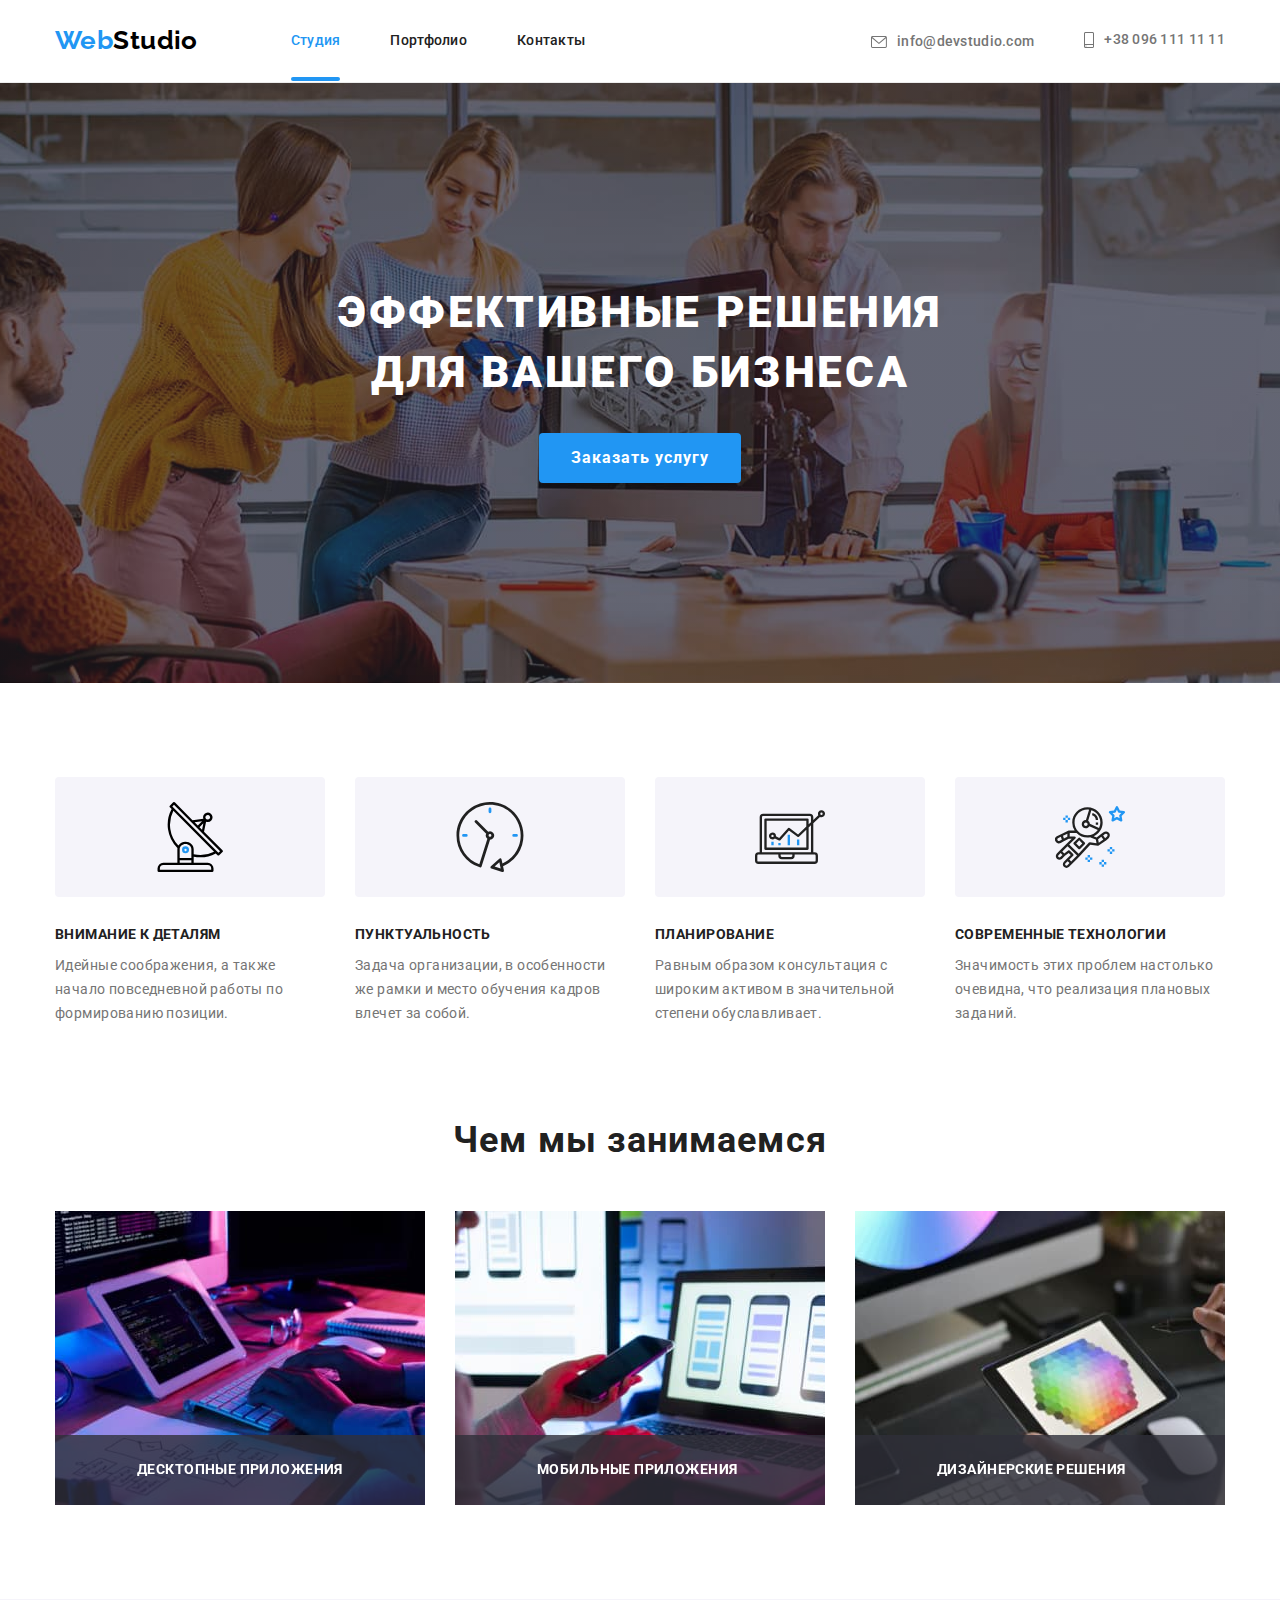
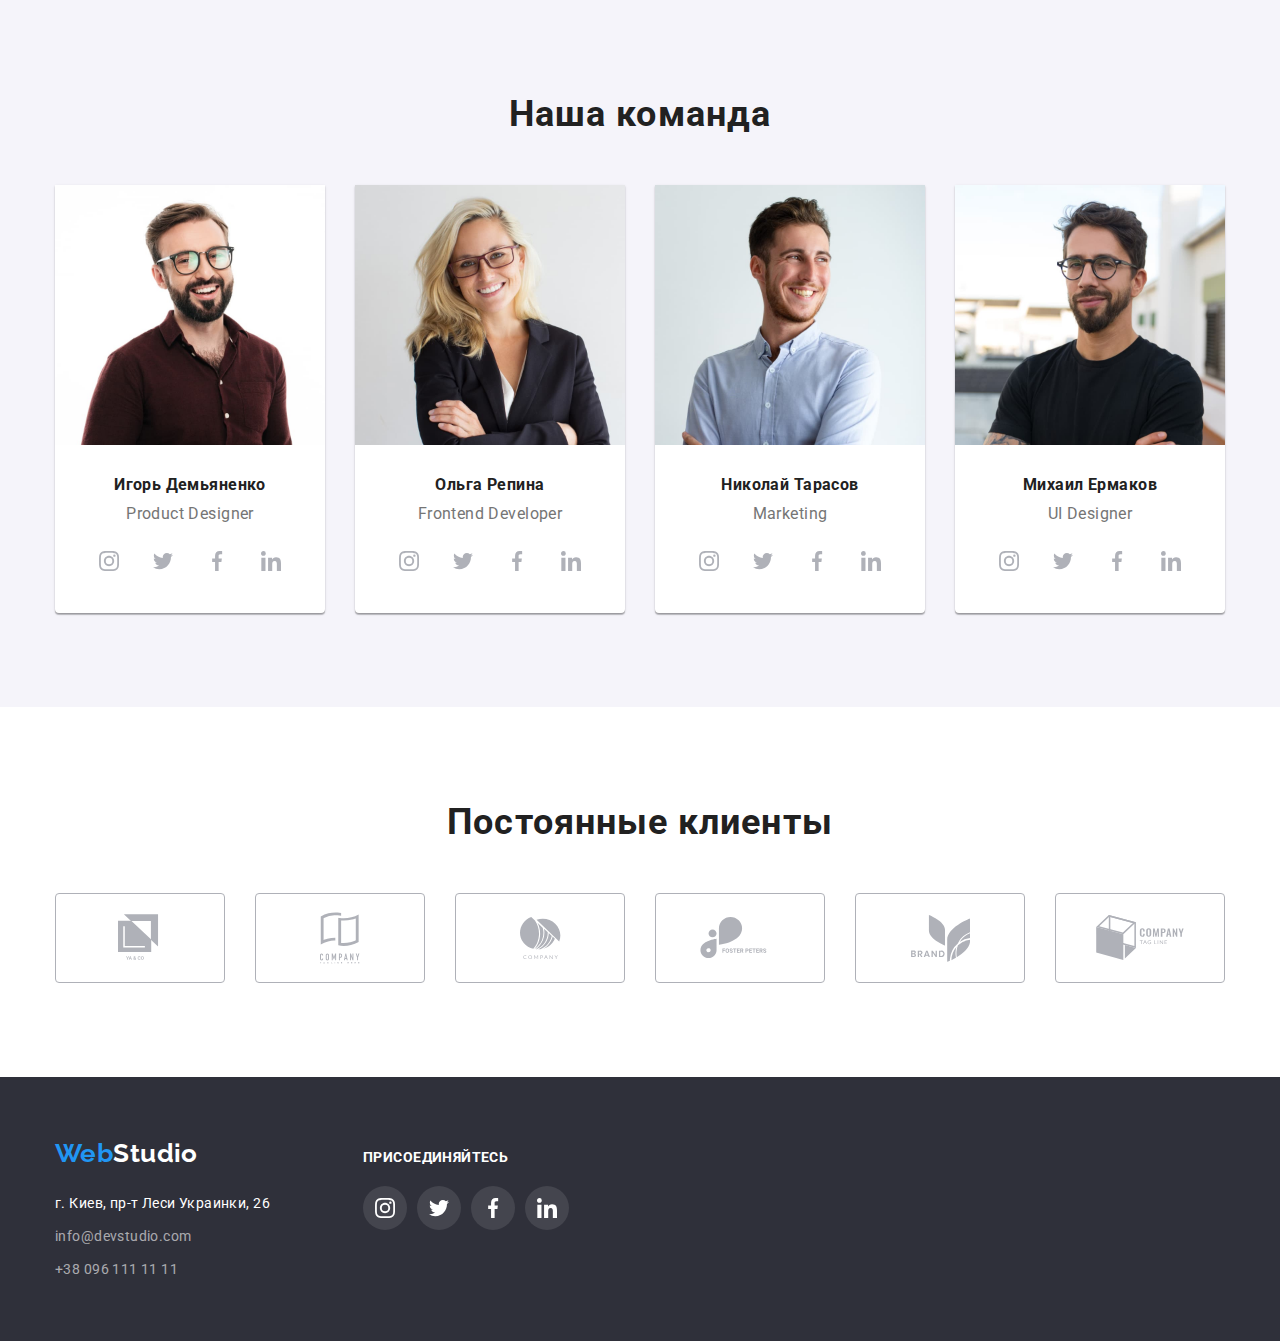
==== index.html @ 41b69fe1 "start" ====
<!DOCTYPE html>
<html lang="ru">
  <head>
    <meta charset="UTF-8" />
    <meta name="viewport" content="width=device-width, initial-scale=1.0" />
    <title>WebStudio</title>
    <link rel="preconnect" href="https://fonts.gstatic.com" />
    <link
      href="https://fonts.googleapis.com/css2?family=Raleway:wght@700&family=Roboto:wght@400;500;700;900&display=swap"
      rel="stylesheet"
    />
    <link
      rel="stylesheet"
      href="https://cdnjs.cloudflare.com/ajax/libs/modern-normalize/1.0.0/modern-normalize.min.css"
    />
    <link rel="stylesheet" href="./css/styles.css" />
  </head>
  <body>
    <!-- head, navigation -->
    <header class="header-nav border-line">
      <div class="container nav">
        <nav class="logo header">
          <a href="./index.html" class="link">
            <span class="logo-half">Web</span>Studio</a
          >
          <ul class="site-nav list">
            <li class="item">
              <a href="./index.html" class="link-current">Студия</a>
            </li>
            <li class="item">
              <a href="./portfolio.html" class="link">Портфолио</a>
            </li>
            <li class="item"><a href="#" class="link">Контакты</a></li>
          </ul>
        </nav>
        <ul class="contact-info">
          <li class="item">
            <a class="link" href="mailto:info@devstudio.com">
              <svg class="icon-contact" width="16" height="12">
                <use href="./images/sprite.svg#envelope"></use>
              </svg>
              info@devstudio.com
            </a>
          </li>
          <li class="item">
            <a class="link" href="tel:+380961111111">
              <svg class="icon-contact" width="10" height="16">
                <use href="./images/sprite.svg#smartphone"></use>
              </svg>
              +38 096 111 11 11</a
            >
          </li>
        </ul>
      </div>
    </header>
    <!-- hero -->
    <main>
      <section class="hero">
        <h1 class="hero-title">
          Эффективные решения <br />
          для вашего бизнеса
        </h1>
        <a class="link" href="#" data-modal-open>Заказать услугу</a>
        <div class="backdrop is-hidden" data-modal>
          <div class="modal">
            <p>
              Lorem ipsum dolor sit amet consectetur adipisicing elit. Alias
              provident eligendi quod cupiditate perferendis cumque. Eaque animi
              at nostrum. Facilis itaque commodi maxime molestias neque earum,
              numquam aut hic nobis.
            </p>
            <button class="button-close" data-modal-close>X</button>
          </div>
        </div>
      </section>
      <!-- features -->

      <section class="features">
        <div class="container">
          <h2 class="visually-hidden">Качества</h2>
          <ul class="feature-list">
            <li class="feature-item">
              <div class="icon-features">
                <svg width="70" height="70">
                  <use href="./images/sprite.svg#antenna"></use>
                </svg>
              </div>
              <h3 class="subtitle">Внимание к деталям</h3>
              <p>
                Идейные соображения, а также начало повседневной работы по
                формированию позиции.
              </p>
            </li>
            <li class="feature-item">
              <div class="icon-features">
                <svg width="70" height="70">
                  <use href="./images/sprite.svg#clock"></use>
                </svg>
              </div>
              <h3 class="subtitle">Пунктуальность</h3>
              <p>
                Задача организации, в особенности же рамки и место обучения
                кадров влечет за собой.
              </p>
            </li>
            <li class="feature-item">
              <div class="icon-features">
                <svg width="70" height="70">
                  <use href="./images/sprite.svg#diagram"></use>
                </svg>
              </div>
              <h3 class="subtitle">Планирование</h3>
              <p>
                Равным образом консультация с широким активом в значительной
                степени обуславливает.
              </p>
            </li>
            <li class="feature-item">
              <div class="icon-features">
                <svg width="70" height="70">
                  <use href="./images/sprite.svg#astronaut"></use>
                </svg>
              </div>
              <h3 class="subtitle">Современные технологии</h3>
              <p>
                Значимость этих проблем настолько очевидна, что реализация
                плановых заданий.
              </p>
            </li>
          </ul>
        </div>
      </section>

      <section class="services">
        <div class="container">
          <h2 class="title">Чем мы занимаемся</h2>
          <ul class="services-list">
            <li class="services-item">
              <div class="offers">
                <img
                  src="./images/typing-text.jpg"
                  alt="печать текста"
                  width="370"
                />
                <div class="offer-item">
                  <p>Десктопные приложения</p>
                </div>
              </div>
            </li>
            <li class="services-item">
              <div class="offers">
                <img
                  src="./images/sync-phone-and-laptop.jpg"
                  alt="телефон и компьютер"
                  width="370"
                />
                <div class="offer-item">
                  <p>Мобильные приложения</p>
                </div>
              </div>
            </li>
            <li class="services-item">
              <div class="offers">
                <img src="./images/tablet.jpg" alt="планшет" width="370" />
                <div class="offer-item">
                  <p>Дизайнерские решения</p>
                </div>
              </div>
            </li>
          </ul>
        </div>
      </section>

      <!-- our team -->
      <section class="team">
        <div class="container">
          <h2 class="title">Наша команда</h2>
          <ul class="team-list">
            <li class="team-item">
              <img
                src="./images/product-designer.jpg"
                alt="Игорь Демьяненко"
                width="270"
              />
              <div class="name-position">
                <h3 class="names">Игорь Демьяненко</h3>
                <p class="job">Product Designer</p>
                <ul class="social-links">
                  <li>
                    <a class="link" href="#">
                      <svg class="icon-socials" width="20" height="20">
                        <use href="./images/sprite.svg#instagram"></use>
                      </svg>
                    </a>
                  </li>
                  <li>
                    <a class="link" href="#">
                      <svg class="icon-socials" width="20" height="20">
                        <use href="./images/sprite.svg#twitter"></use>
                      </svg>
                    </a>
                  </li>
                  <li>
                    <a class="link" href="#">
                      <svg class="icon-socials" width="20" height="20">
                        <use href="./images/sprite.svg#facebook"></use>
                      </svg>
                    </a>
                  </li>
                  <li>
                    <a class="link" href="#">
                      <svg class="icon-socials" width="20" height="20">
                        <use href="./images/sprite.svg#linkedin"></use>
                      </svg>
                    </a>
                  </li>
                </ul>
              </div>
            </li>
            <li class="team-item">
              <img
                src="./images/frontend-developer.jpg"
                alt="Ольга Репина"
                width="270"
              />
              <div class="name-position">
                <h3 class="names">Ольга Репина</h3>
                <p class="job">Frontend Developer</p>
                <ul class="social-links">
                  <li>
                    <a class="link" href="#">
                      <svg class="icon-socials" width="20" height="20">
                        <use href="./images/sprite.svg#instagram"></use>
                      </svg>
                    </a>
                  </li>
                  <li>
                    <a class="link" href="#">
                      <svg class="icon-socials" width="20" height="20">
                        <use href="./images/sprite.svg#twitter"></use>
                      </svg>
                    </a>
                  </li>
                  <li>
                    <a class="link" href="#">
                      <svg class="icon-socials" width="20" height="20">
                        <use href="./images/sprite.svg#facebook"></use>
                      </svg>
                    </a>
                  </li>
                  <li>
                    <a class="link" href="#">
                      <svg class="icon-socials" width="20" height="20">
                        <use href="./images/sprite.svg#linkedin"></use>
                      </svg>
                    </a>
                  </li>
                </ul>
              </div>
            </li>
            <li class="team-item">
              <img
                src="./images/marketing.jpg"
                alt="Николай Тарасов"
                width="270"
              />
              <div class="name-position">
                <h3 class="names">Николай Тарасов</h3>
                <p class="job">Marketing</p>
                <ul class="social-links">
                  <li>
                    <a class="link" href="#">
                      <svg class="icon-socials" width="20" height="20">
                        <use href="./images/sprite.svg#instagram"></use>
                      </svg>
                    </a>
                  </li>
                  <li>
                    <a class="link" href="#">
                      <svg class="icon-socials" width="20" height="20">
                        <use href="./images/sprite.svg#twitter"></use>
                      </svg>
                    </a>
                  </li>
                  <li>
                    <a class="link" href="#">
                      <svg class="icon-socials" width="20" height="20">
                        <use href="./images/sprite.svg#facebook"></use>
                      </svg>
                    </a>
                  </li>
                  <li>
                    <a class="link" href="#">
                      <svg class="icon-socials" width="20" height="20">
                        <use href="./images/sprite.svg#linkedin"></use>
                      </svg>
                    </a>
                  </li>
                </ul>
              </div>
            </li>
            <li class="team-item">
              <img
                src="./images/ui-designer.jpg"
                alt="Михаил Ермаков"
                width="270"
              />
              <div class="name-position">
                <h3 class="names">Михаил Ермаков</h3>
                <p class="job">UI Designer</p>
                <ul class="social-links">
                  <li>
                    <a class="link" href="#">
                      <svg class="icon-socials" width="20" height="20">
                        <use href="./images/sprite.svg#instagram"></use>
                      </svg>
                    </a>
                  </li>
                  <li>
                    <a class="link" href="#">
                      <svg class="icon-socials" width="20" height="20">
                        <use href="./images/sprite.svg#twitter"></use>
                      </svg>
                    </a>
                  </li>
                  <li>
                    <a class="link" href="#">
                      <svg class="icon-socials" width="20" height="20">
                        <use href="./images/sprite.svg#facebook"></use>
                      </svg>
                    </a>
                  </li>
                  <li>
                    <a class="link" href="#">
                      <svg class="icon-socials" width="20" height="20">
                        <use href="./images/sprite.svg#linkedin"></use>
                      </svg>
                    </a>
                  </li>
                </ul>
              </div>
            </li>
          </ul>
        </div>
      </section>
      <section class="clients">
        <div class="container">
          <h2 class="title">Постоянные клиенты</h2>
          <ul class="clients-list">
            <li class="item">
              <a class="link" href="#">
                <svg class="icon-clients" width="44.27" height="49.23">
                  <use href="./images/sprite.svg#logo-1"></use>
                </svg>
              </a>
            </li>
            <li class="item">
              <a class="link" href="#">
                <svg class="icon-clients" width="40" height="52">
                  <use href="./images/sprite.svg#logo-2"></use>
                </svg>
              </a>
            </li>
            <li class="item">
              <a class="link" href="#">
                <svg class="icon-clients" width="41" height="42.5">
                  <use href="./images/sprite.svg#logo-3"></use>
                </svg>
              </a>
            </li>
            <li class="item">
              <a class="link" href="#">
                <svg class="icon-clients" width="79.66" height="42.02">
                  <use href="./images/sprite.svg#logo-4"></use>
                </svg>
              </a>
            </li>
            <li class="item">
              <a class="link" href="#">
                <svg class="icon-clients" width="59" height="47">
                  <use href="./images/sprite.svg#logo-5"></use>
                </svg>
              </a>
            </li>
            <li class="item">
              <a class="link" href="#">
                <svg class="icon-clients" width="88.48" height="45.44">
                  <use href="./images/sprite.svg#logo-6"></use>
                </svg>
              </a>
            </li>
          </ul>
        </div>
      </section>
    </main>
    <!-- contacts info -->
    <footer class="footer">
      <div class="container network">
        <div class="logo-address">
          <a href="./index.html" class="logo">
            <span class="logo-half">Web</span>Studio</a
          >
          <address class="address">
            г. Киев, пр-т Леси Украинки, 26
            <a href="mailto:info@devstudio.com" class="link"
              >info@devstudio.com</a
            >
            <a href="tel:+380961111111" class="link">+38 096 111 11 11</a>
          </address>
        </div>
        <div class="join-us">
          <p>присоединяйтесь</p>
          <ul class="social-links footer">
            <li>
              <a class="link" href="#">
                <svg class="icon-socials" width="20" height="20">
                  <use href="./images/sprite.svg#instagram"></use>
                </svg>
              </a>
            </li>
            <li>
              <a class="link" href="#">
                <svg class="icon-socials" width="20" height="20">
                  <use href="./images/sprite.svg#twitter"></use>
                </svg>
              </a>
            </li>
            <li>
              <a class="link" href="#">
                <svg class="icon-socials" width="20" height="20">
                  <use href="./images/sprite.svg#facebook"></use>
                </svg>
              </a>
            </li>
            <li>
              <a class="link" href="#">
                <svg class="icon-socials" width="20" height="20">
                  <use href="./images/sprite.svg#linkedin"></use>
                </svg>
              </a>
            </li>
          </ul>
        </div>
      </div>
    </footer>
    <script src="./js/modal.js"></script>
  </body>
</html>
---- css/styles.css ----
:root {
  --accent-color: #2196f3;
  --title-color: #212121;
  --text-color: #757575;
  --basic-white: #ffffff;
  --basic-black: #000000;
  --team-button-bgr: #f5f4fa;
  --footer-hero-bgr: #2f303a;
  --head-border-line: #ececec;
  --projects-border-line: #eeeeee;
  --icons-color: #afb1b8;
}

.container {
  width: 1200px;
  padding-left: 15px;
  padding-right: 15px;
  margin-left: auto;
  margin-right: auto;
}

ul {
  list-style: none;
  margin: 0;
  padding: 0;
}

a.link,
.link-current {
  text-decoration: none;
}

body {
  color: var(--text-color);
  font-family: "Roboto", sans-serif;
  font-weight: 400;
  letter-spacing: 0.03em;
  font-size: 14px;
  line-height: 1.72;
}

h1,
h2,
h3,
p,
a {
  margin: 0;
}

.visually-hidden {
  position: absolute;
  width: 1px;
  height: 1px;
  margin: -1px;
  border: 0;
  padding: 0;

  white-space: nowrap;
  clip-path: inset(100%);
  clip: rect(0 0 0 0);
  overflow: hidden;
}

/* logo header+footer*/
.nav {
  display: flex;
}
.logo.header a {
  display: inline-flex;
  align-items: center;
}

.header-nav {
  background-color: var(--basic-white);
}
.header-nav.border-line {
  border-bottom: 1px solid var(--head-border-line);
}

.logo:focus,
.footer a:focus {
  color: none;
}

.logo > .link,
.footer .logo {
  color: var(--basic-black);
  text-decoration: none;
  font-family: "Raleway", sans-serif;
  font-weight: 700;
  font-size: 26px;
  line-height: 1.29;
}

.logo {
  display: flex;
  align-items: center;
}

.logo .logo-half,
.footer .logo-half {
  color: var(--accent-color);
}

/* navigation links */

.site-nav {
  display: flex;
  margin-left: 93px;
}
/* у первого елемента нет соседа справа, селектор не применяется */
.site-nav.list .item + .item {
  margin-left: 50px;
}

/* То же самое из конспекта: отступы у всех кроме посл елемента */
/* .site-nav.item:not(:last-child) {
  margin-right: 50px;
} */

.site-nav a {
  display: inline-flex;
  padding-top: 32px;
  padding-bottom: 32px;

  font-weight: 500;
  font-size: 14px;
  line-height: 1.14;
  letter-spacing: 0.02em;
}

.site-nav .link {
  color: var(--title-color);

  transition: color 250ms cubic-bezier(0.4, 0, 0.2, 1);
}

.contact-info {
  display: inline-flex;
  align-items: baseline;
  margin: 0;
  margin-left: auto;
  padding: 0;
}

.contact-info .item:not(:last-child) {
  margin-right: 50px;
}
.contact-info .link {
  display: inline-flex;
  align-items: center;
  padding-top: 32px;
  padding-bottom: 32px;

  font-weight: 500;
  line-height: 1.14;
  letter-spacing: 0.02em;
  color: var(--text-color);

  transition: color 250ms cubic-bezier(0.4, 0, 0.2, 1);
}

.icon-contact {
  margin-right: 10px;
  fill: currentColor;
}

.site-nav .link:hover,
.site-nav .link:focus,
.site-nav .link-current,
.contact-info .link:hover,
.contact-info .link:focus {
  color: var(--accent-color);
}

.link-current {
  position: relative;
}

.link-current::after {
  content: "";
  position: absolute;
  display: block;
  left: 0;
  bottom: 0;
  margin: 0;

  width: 100%;
  height: 4px;
  background-color: var(--accent-color);
  border-radius: 2px;
}

/* hero */
.hero {
  max-width: 1600px;
  display: block;
  background: var(--footer-hero-bgr);
  text-align: center;
  padding-top: 200px;
  padding-bottom: 200px;
  margin: 0 auto;

  background-image: linear-gradient(
      to right,
      rgba(47, 48, 58, 0.4),
      rgba(47, 48, 58, 0.4)
    ),
    url(../images/Overlay.jpg);
  background-repeat: no-repeat;
  background-position: center;
  background-size: cover;
}

.hero .link {
  transition: color 250ms cubic-bezier(0.4, 0, 0.2, 1);
}

.hero-title {
  margin: 0;
  margin-bottom: 30px;

  color: var(--basic-white);
  font-weight: 900;
  font-size: 44px;
  line-height: 1.36;
  letter-spacing: 0.06em;
  text-transform: uppercase;
}

.hero a {
  display: inline-block;
  border-radius: 4px;
  padding: 10px 32px;
  margin-top: 0;
  margin-bottom: 0;

  color: var(--basic-white);
  font-weight: 700;
  font-size: 16px;
  line-height: 1.87;
  letter-spacing: 0.06em;

  background: var(--accent-color);
  box-shadow: 0px 4px 4px rgba(0, 0, 0, 0.15);
}

.backdrop {
  position: fixed;
  width: 100%;
  height: 100%;
  left: 0;
  top: 0;

  background-color: rgba(0, 0, 0, 0.2);

  opacity: 1;
  transition: opacity 250ms cubic-bezier(0.4, 0, 0.2, 1);
}
.backdrop.is-hidden {
  opacity: 0;
  pointer-events: none;
}
.backdrop.is-hidden .modal {
  transform: translate(-50%, -50%) scale(0);
}

.modal {
  position: absolute;
  top: 50%;
  left: 50%;
  transform: translate(-50%, -50%) scale(1);
  transition: transform 250ms cubic-bezier(0.4, 0, 0.2, 1);
  padding: 30px;
  width: 528px;
  height: 581px;

  background-color: var(--basic-white);
  box-shadow: 0px 1px 3px rgba(0, 0, 0, 0.12), 0px 1px 1px rgba(0, 0, 0, 0.14),
    0px 2px 1px rgba(0, 0, 0, 0.2);
  border-radius: 4px;
}

.modal p {
  margin-top: 10px;
}

.button-close {
  position: absolute;
  top: 8px;
  right: 8px;
  width: 30px;
  height: 30px;
  border: 1px solid rgba(0, 0, 0, 0.1);
  border-radius: 50%;
  font-weight: 700;
  text-align: center;
}

.hero .link:hover,
.hero .link:focus {
  color: var(--basic-white);
}

/* Titles */
.title {
  display: block;
  margin-top: 0;
  margin-bottom: 50px;
  padding: 0;

  color: var(--title-color);
  font-weight: 700;
  font-size: 36px;
  line-height: 1.17;
  text-align: center;
  letter-spacing: 0.03em;
}

/* Features */
.features,
.services {
  padding-top: 94px;
  background-color: var(--basic-white);
}

.services {
  padding-bottom: 94px;
}

img {
  display: block;
}

.subtitle {
  margin-top: 0;
  margin-bottom: 10px;
  color: var(--title-color);
  font-size: 14px;
  font-weight: 700;
  line-height: 1.14;
  text-transform: uppercase;
}

.features p {
  margin-top: 0;
  margin-bottom: 0;
}

/* Flex + wrap: features, services, team */

.feature-list,
.services-list,
.team-list {
  display: flex;
  flex-wrap: wrap;
  margin: 0;
}

.feature-item {
  width: 270px;
}

.services-item {
  width: 370px;
}

.feature-item,
.services-item,
.team-item {
  margin-right: 30px;
}

.feature-item:last-child,
.services-item:last-child,
.team-item:last-child {
  margin-right: 0;
}

.icon-features {
  display: flex;
  justify-content: center;
  align-items: center;
  height: 120px;

  margin-bottom: 30px;
  background: var(--team-button-bgr);
  border-radius: 4px;
}

/* Services: text over the picture */

.offers {
  position: relative;
}

.offer-item {
  position: absolute;
  bottom: 0;
  left: 0;
  width: 100%;
  height: 70px;
  padding: 27px 82px;
  background-color: rgba(47, 48, 58, 0.8);
}

.offer-item p {
  color: var(--basic-white);
  text-transform: uppercase;
  font-weight: 700;
  line-height: 1.14;
}

/* Team */
.team {
  padding-top: 94px;
  padding-bottom: 94px;

  background-color: var(--team-button-bgr);
}

.team-item {
  width: 270px;
  background: var(--basic-white);
  box-shadow: 0px 1px 3px rgba(0, 0, 0, 0.12), 0px 1px 1px rgba(0, 0, 0, 0.14),
    0px 2px 1px rgba(0, 0, 0, 0.2);
  border-radius: 0px 0px 4px 4px;
}

.name-position {
  min-width: 76px;
  padding-top: 30px;
  padding-bottom: 30px;
  padding-left: 32px;
  padding-right: 32px;
  text-align: center;
}

.names {
  margin-bottom: 10px;

  color: var(--title-color);
  font-weight: 700;
  font-size: 16px;
  line-height: 1.19;
}
.job {
  font-size: 16px;
  line-height: 1.19;
  margin-bottom: 16px;
}

.social-links {
  display: flex;
  justify-content: space-between;
  align-items: center;
}

.social-links .link {
  display: flex;
  justify-content: center;
  align-items: center;
  width: 44px;
  height: 44px;
  border-radius: 50%;
  color: var(--icons-color);
  background-color: var(--basic-white);
  transition: color 250ms cubic-bezier(0.4, 0, 0.2, 1),
    background-color 250ms cubic-bezier(0.4, 0, 0.2, 1);
}

.social-links.footer .link {
  color: var(--basic-white);
  background-color: rgba(255, 255, 255, 0.1);

  transition: background-color 250ms cubic-bezier(0.4, 0, 0.2, 1);
}

.social-links .link:hover,
.social-links .link:focus {
  color: var(--basic-white);
  background-color: var(--accent-color);
}

.social-links.footer a.link:hover {
  background-color: var(--accent-color);
}

.icon-socials {
  fill: currentColor;
}

/* Clients */

.clients .title {
  padding-top: 94px;
}

.clients-list {
  display: flex;
  padding-bottom: 94px;
  align-items: center;
  width: 170px;
}

.clients-list .item + .item {
  margin-left: 30px;
}

.clients-list .link {
  display: flex;
  justify-content: center;
  align-items: center;
  width: 170px;
  height: 90px;

  border: 1px solid var(--icons-color);
  border-radius: 4px;

  color: var(--icons-color);

  transition: color 250ms cubic-bezier(0.4, 0, 0.2, 1),
    border 250ms cubic-bezier(0.4, 0, 0.2, 1);
}

.clients-list .link:hover,
.clients-list .link:focus {
  color: var(--accent-color);
  border: 1px solid var(--accent-color);
}

.icon-clients {
  fill: currentColor;
}

/* Footer */
footer {
  display: flex;
  margin-bottom: 0;
  padding-top: 60px;
  padding-bottom: 60px;
  background-color: var(--footer-hero-bgr);
}

.footer .logo {
  padding: 0;
  color: var(--basic-white);
}

.address {
  display: flex;
  flex-direction: column;
  margin-top: 20px;
  color: var(--basic-white);
  font-style: normal;
}

.address a {
  margin-top: 9px;
  text-decoration: none;
  font-size: 14px;
  color: rgb(255, 255, 255, 0.6);

  transition: color 250ms cubic-bezier(0.4, 0, 0.2, 1);
}

.address a:hover,
.address a:focus {
  color: var(--accent-color);
}

.container.network {
  display: flex;
  align-items: baseline;
}

.join-us {
  display: block;
  justify-content: center;

  margin-left: 93px;
  width: 206px;
  text-transform: uppercase;
  line-height: 1.14;
  font-weight: 700;
  color: var(--basic-white);
}

.social-links.footer {
  display: flex;
  margin-top: 20px;
}

/* Portfolio */
.projects {
  padding-top: 94px;
  margin-bottom: 0;
  padding-bottom: 94px;
}

.buttons-menu .button {
  display: inline-block;
  border: 1px solid transparent;
  min-width: 73px;
  height: 38px;
  padding: 6px 22px;
  border-radius: 4px;

  color: var(--title-color);
  background-color: var(--team-button-bgr);
  font-family: Roboto, sans-serif;
  font-weight: 500;
  font-size: 16px;
  line-height: 1.63;
}

.projects .buttons-menu {
  display: flex;
  flex-wrap: wrap;
  justify-content: center;
  margin-bottom: 50px;
}

.buttons-menu .item + .item {
  margin-left: 8px;
}
.button {
  box-shadow: 0 0 0;
  transition: background-color 250ms cubic-bezier(0.4, 0, 0.2, 1),
    color 250ms cubic-bezier(0.4, 0, 0.2, 1),
    box-shadow 250ms cubic-bezier(0.4, 0, 0.2, 1);
}

.button:focus,
.button:hover {
  background-color: var(--accent-color);
  box-shadow: 0px 3px 1px rgba(0, 0, 0, 0.1), 0px 1px 2px rgba(0, 0, 0, 0.08),
    0px 2px 2px rgba(0, 0, 0, 0.12);
  color: var(--basic-white);
}

.projects-list .link:focus,
.projects-list .link:hover {
  box-shadow: 0px 1px 1px rgba(0, 0, 0, 0.12), 0px 4px 4px rgba(0, 0, 0, 0.06),
    1px 4px 6px rgba(0, 0, 0, 0.16);
}

.projects-list .link {
  display: block;
  transition: box-shadow 250ms cubic-bezier(0.4, 0, 0.2, 1);

  padding: 0;
  margin: 0;
}

.project-text {
  padding: 20px 24px;
  margin: 0;
  border: 1px solid var(--projects-border-line);
  border-top: 1px solid transparent;
}

.project-title {
  margin: 0;

  color: var(--title-color);
  font-weight: 700;
  font-size: 18px;
  line-height: 2;
}

.project-category {
  margin: 0;
  margin-top: 4px;

  color: var(--text-color);
  font-size: 16px;
  line-height: 1.88;
}

.projects-list {
  display: flex;
  flex-wrap: wrap;
  justify-content: center;
  margin: 0;
  padding: 0;
}

.projects-list .item {
  width: calc((100% - 60px) / 3);
  margin-right: 30px;
  margin-bottom: 30px;
}

.projects-list .item:nth-child(3n) {
  margin-right: 0;
}

.projects-list .item:nth-last-child(-n + 3) {
  margin-bottom: 0;
}
.projects-list .link:hover .card-overlay {
  transform: translateY(0);
}

.card {
  position: relative;
  overflow: hidden;
}

.card-overlay {
  position: absolute;
  transform: translateY(100%);
  transition: transform 250ms cubic-bezier(0.4, 0, 0.2, 1);

  padding: 63px 24px;
  top: 0;
  left: 0;
  width: 100%;
  height: 100%;

  background-color: rgba(33, 150, 243, 0.9);
}

.card-overlay p {
  font-size: 18px;
  color: var(--basic-white);
}
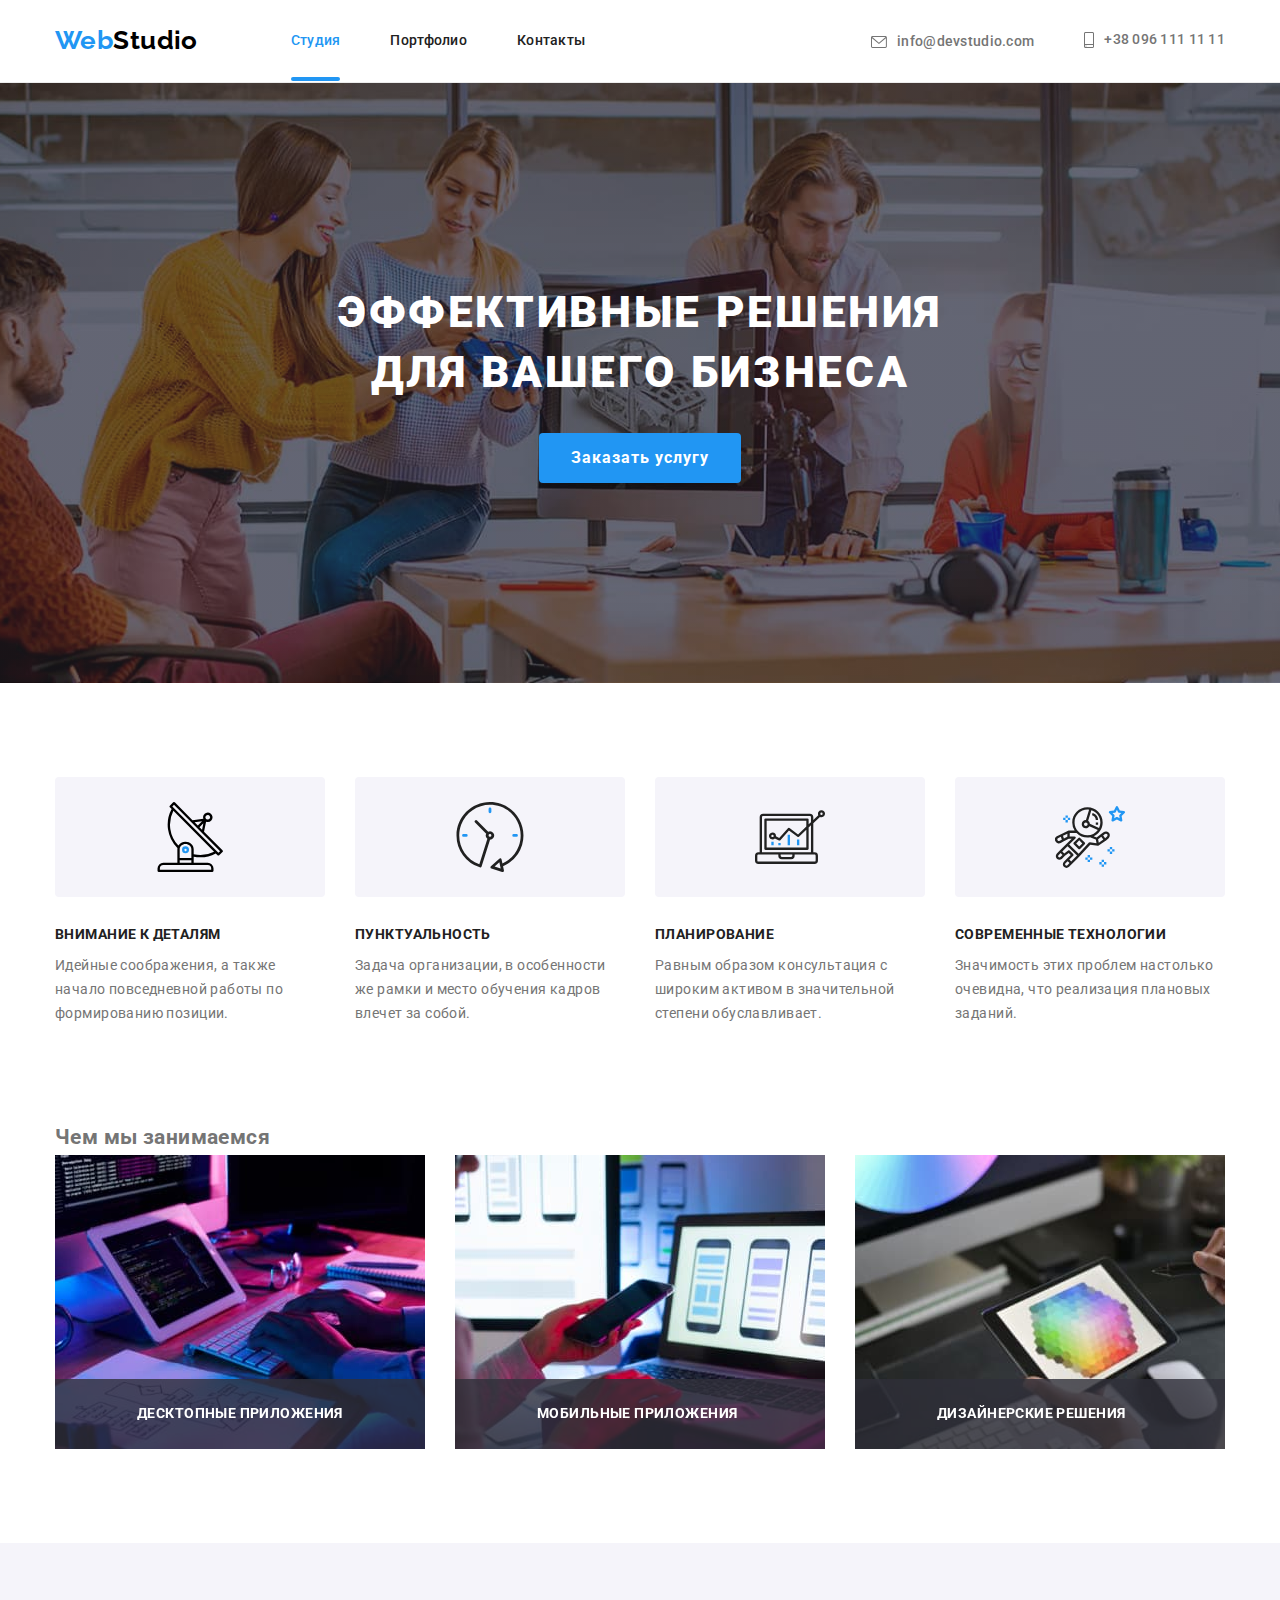
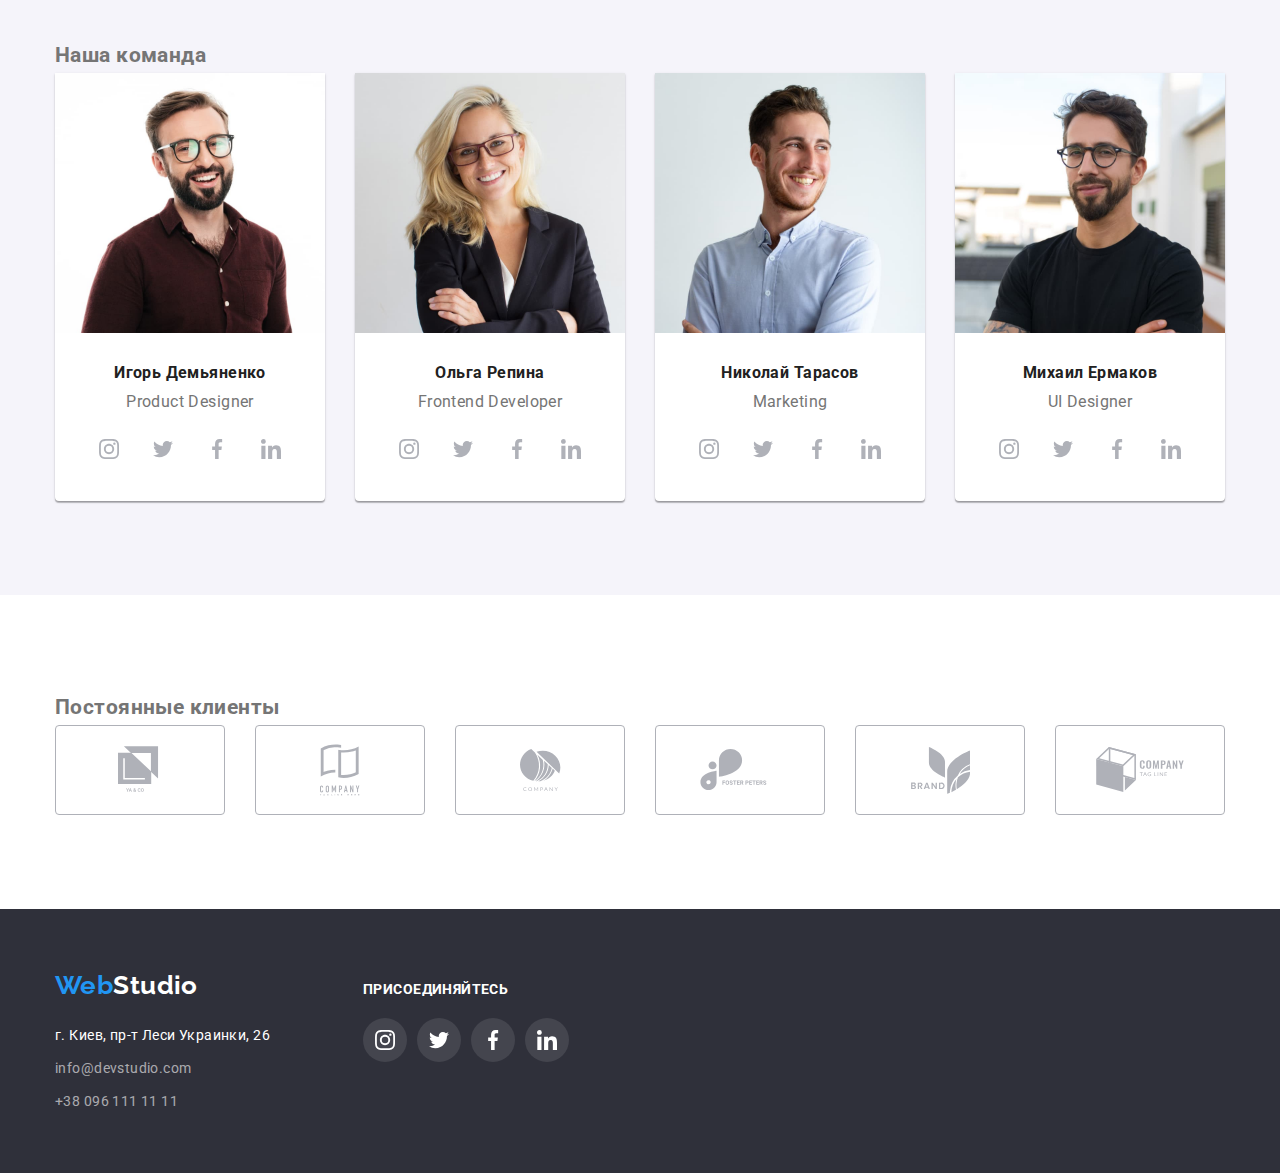
==== commit beee81e9: "modal window done" ====
--- a/index.html
+++ b/index.html
@@ -63,13 +63,89 @@
         <a class="link" href="#" data-modal-open>Заказать услугу</a>
         <div class="backdrop is-hidden" data-modal>
           <div class="modal">
-            <p>
-              Lorem ipsum dolor sit amet consectetur adipisicing elit. Alias
-              provident eligendi quod cupiditate perferendis cumque. Eaque animi
-              at nostrum. Facilis itaque commodi maxime molestias neque earum,
-              numquam aut hic nobis.
-            </p>
-            <button class="button-close" data-modal-close>X</button>
+            <button class="button-close" data-modal-close>
+              <svg class="close-icon" width="18" height="18">
+                <use href="./images/sprite.svg#icon-close"></use>
+              </svg>
+            </button>
+            <p class="modal-title">Оставьте свои данные, мы вам перезвоним</p>
+
+            <form class="form" autocomplete="off">
+              <label class="form-field">
+                <span class="form-label">Имя</span>
+                <input
+                  type="text"
+                  class="form-input"
+                  name="name"
+                  placeholder=" "
+                />
+                <svg class="form-icon" width="18" height="18">
+                  <use href="./images/sprite.svg#icon-person"></use>
+                </svg>
+              </label>
+              <label class="form-field">
+                <span class="form-label">Телефон</span>
+                <input
+                  type="tel"
+                  class="form-input"
+                  name="phone"
+                  placeholder=" "
+                />
+                <svg class="form-icon" width="18" height="18">
+                  <use href="./images/sprite.svg#icon-phone"></use>
+                </svg>
+              </label>
+              <label class="form-field">
+                <span class="form-label">Почта</span>
+                <input
+                  type="email"
+                  class="form-input"
+                  name="email"
+                  placeholder=" "
+                />
+                <svg class="form-icon" width="18" height="18">
+                  <use href="./images/sprite.svg#icon-email"></use>
+                </svg>
+              </label>
+              <label class="form-field">
+                <span class="form-label">Комментарий</span>
+                <textarea
+                  name="comment"
+                  class="form-input comment"
+                  placeholder="Введите текст"
+                ></textarea>
+              </label>
+            </form>
+
+            <label class="agreement">
+              <span class="agreement-text"
+                >Соглашаюсь с рассылкой и принимаю</span
+              >
+              <a class="terms" href="#">Условия договора</a>
+              <input
+                class="checkbox"
+                type="checkbox"
+                name="contract-conditions"
+              />
+              <svg class="checkbox-icon" width="16" height="15">
+                <use href="./images/sprite.svg#icon-checkbox"></use>
+              </svg>
+            </label>
+            <!-- <input
+                class="checkbox"
+                aria-labelledby="agreement terms"
+                type="checkbox"
+                name="contract-conditions"
+              />
+              <label class="agreement" id="agreement"
+                >Соглашаюсь с рассылкой и принимаю</label
+              >
+              <a class="terms" id="terms" href="#">Условия договора</a>
+              <svg class="checkbox-icon" width="16" height="15">
+                <use href="./images/sprite.svg#icon-checkbox"></use>
+              </svg> -->
+
+            <button class="link submit" type="submit">Отправить</button>
           </div>
         </div>
       </section>
--- a/css/styles.css
+++ b/css/styles.css
@@ -9,6 +9,7 @@
   --head-border-line: #ececec;
   --projects-border-line: #eeeeee;
   --icons-color: #afb1b8;
+  --input-border: rgba(33, 33, 33, 0.2);
 }
 
 .container {
@@ -228,7 +229,7 @@
   text-transform: uppercase;
 }
 
-.hero a {
+.hero .link {
   display: inline-block;
   border-radius: 4px;
   padding: 10px 32px;
@@ -266,12 +267,11 @@
 }
 
 .modal {
-  position: absolute;
+  position: relative;
   top: 50%;
   left: 50%;
   transform: translate(-50%, -50%) scale(1);
   transition: transform 250ms cubic-bezier(0.4, 0, 0.2, 1);
-  padding: 30px;
   width: 528px;
   height: 581px;
 
@@ -281,24 +281,156 @@
   border-radius: 4px;
 }
 
-.modal p {
-  margin-top: 10px;
-}
-
 .button-close {
   position: absolute;
+  display: flex;
   top: 8px;
   right: 8px;
+
+  
+  align-items: center;
+  justify-content: center;
   width: 30px;
   height: 30px;
+
+  border-radius: 50%;
   border: 1px solid rgba(0, 0, 0, 0.1);
-  border-radius: 50%;
+  color: var(--basic-black);
+  background-color: var(--basic-white);
+}
+
+.button-close:hover .close-icon,
+.button-close:focus .close-icon {
+  fill: var(--accent-color);
+
+}
+.close-icon {
+  position: absolute;
+  fill: currentColor;
+}
+
+.modal-title {
+  padding-top: 40px;
+  padding-right: 40px;
+  padding-left: 40px;
+  margin: 0;
+  margin-bottom: 12px;
+
+  font-size: 20px;
   font-weight: 700;
-  text-align: center;
-}
+  line-height: 1.15;
+  color: var(--title-color);
+}
+
+.form {
+  width: 100%;
+  height: 342px;
+  margin: 0;
+  margin-bottom: 20px;
+
+  padding-left: 40px;
+  padding-right: 40px;
+}
+
+.form-field {
+  position: relative;
+  display: flex;
+  flex-direction: column;
+  margin-bottom: 10px;
+}
+
+.form-field:last-child {
+  margin-bottom: 20px;
+}
+
+.form-label {
+  margin-bottom: 4px;
+  line-height: 1.17;
+
+  text-align: left;
+}
+.form-input {
+  height: 40px;
+padding-left: 40px;
+  border-radius: 4px;
+  border: 1px solid var(--input-border);
+}
+
+.form-icon {
+  position: absolute;
+  display: inline-flex;
+  bottom: 11px;
+  left: 12px;
+  margin-right: 12px;
+}
+
+.form-input.comment {
+  display: inline-block;
+  width: 100%;
+  height: 120px;
+  padding: 12px 16px;
+  resize: none;
+}
+
+.agreement {
+  position: relative;
+  display: block;
+  padding-left: 51px;
+  padding-right: 51px;
+  margin-bottom: 30px;
+}
+
+.checkbox {
+  position: absolute;
+  width: 1px;
+  height: 1px;
+  overflow: hidden;
+  clip: rect(0 0 0 0);
+}
+
+.agreement-text {
+  display: inline-block;
+  padding-left: 20px;
+}
+
+.terms {
+  color: var(--accent-color);
+}
+
+ .link.submit { 
+   border: 1px solid transparent;
+   padding: 10px 55px;
+   
+   box-shadow: 0 0 0;
+   transition: box-shadow 250ms cubic-bezier(0.4, 0, 0.2, 1);
+ }
+
+ .form-input:focus ~ .form-icon {
+   fill: var(--accent-color);
+ }
+
+ 
+ .link.submit:hover, 
+ .link.submit:focus {
+    box-shadow: 0px 4px 4px rgba(0, 0, 0, 0.15);
+
+ }
+
+.checkbox-icon  {
+  position: absolute;
+  left: 52px;
+  top: 4px;
+  background-color: var(--basic-white);
+  border-radius: 2px;
+  border: 2px solid var(--title-color);
+}
+
+.agreement input:checked + .checkbox-icon {
+   background-color: var(--accent-color);
+   border: 2px solid var(--accent-color);
+ }
 
 .hero .link:hover,
-.hero .link:focus {
   color: var(--basic-white);
 }
 
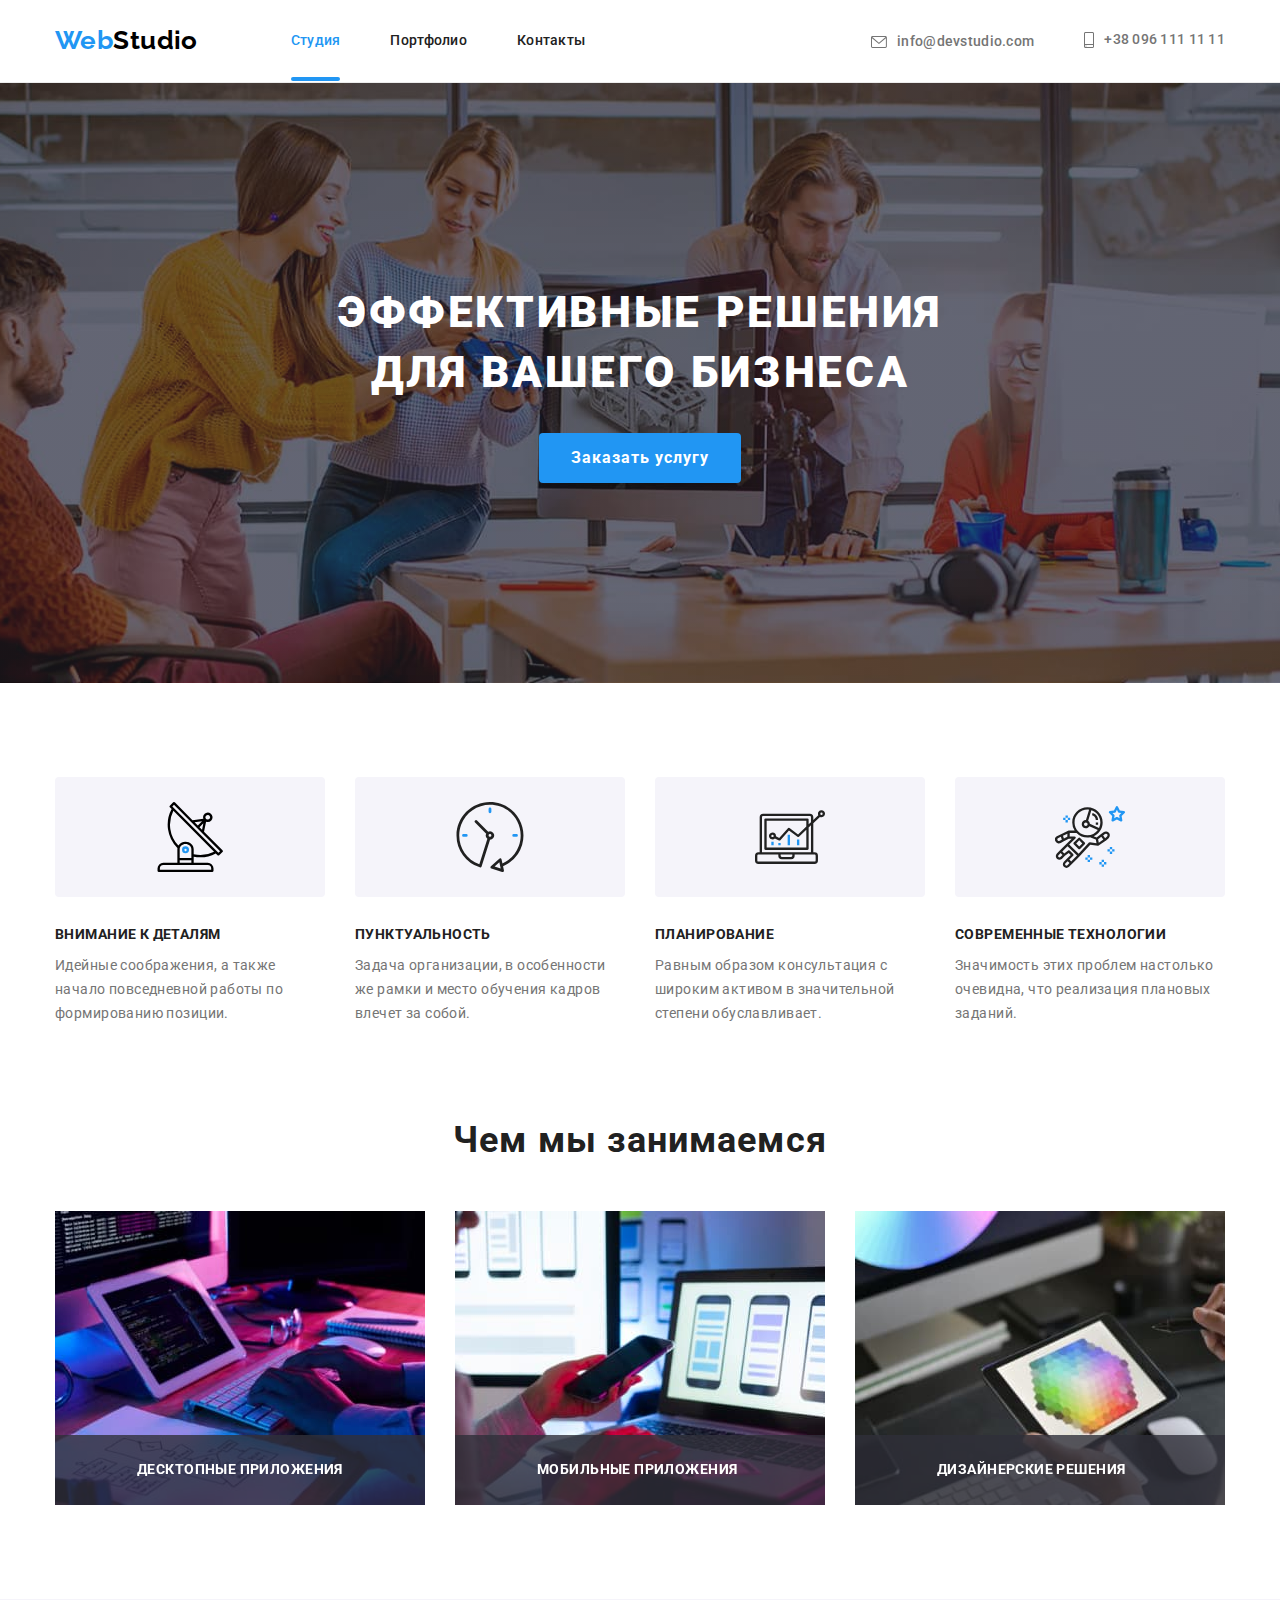
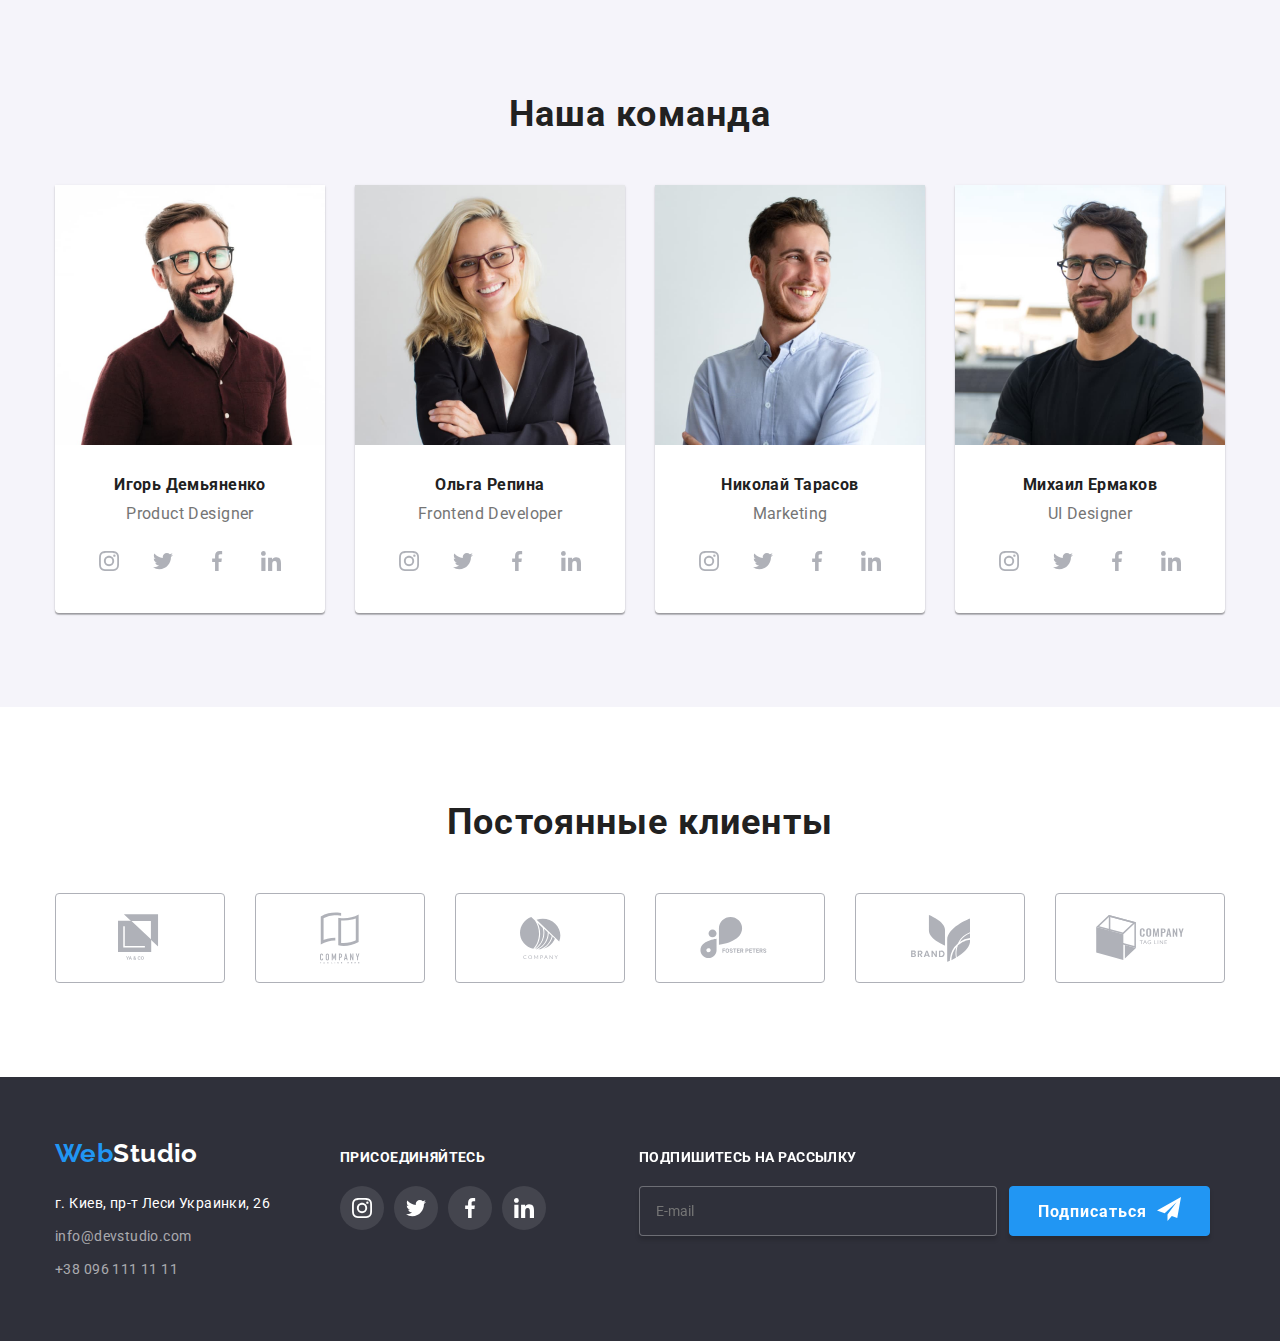
==== commit b8c3e5ed: "changed" ====
--- a/index.html
+++ b/index.html
@@ -70,13 +70,14 @@
             </button>
             <p class="modal-title">Оставьте свои данные, мы вам перезвоним</p>
 
-            <form class="form" autocomplete="off">
+            <form class="place-order-form" autocomplete="off">
               <label class="form-field">
                 <span class="form-label">Имя</span>
                 <input
                   type="text"
                   class="form-input"
                   name="name"
+                  maxlength="30"
                   placeholder=" "
                 />
                 <svg class="form-icon" width="18" height="18">
@@ -115,37 +116,22 @@
                   placeholder="Введите текст"
                 ></textarea>
               </label>
+              <label class="agreement">
+                <span class="agreement-text"
+                  >Соглашаюсь с рассылкой и принимаю</span
+                >
+                <a class="terms" href="#">Условия договора</a>
+                <input
+                  class="checkbox"
+                  type="checkbox"
+                  name="contract-conditions"
+                />
+                <svg class="checkbox-icon" width="16" height="15">
+                  <use href="./images/sprite.svg#icon-checkbox"></use>
+                </svg>
+              </label>
+              <button class="link submit" type="submit">Отправить</button>
             </form>
-
-            <label class="agreement">
-              <span class="agreement-text"
-                >Соглашаюсь с рассылкой и принимаю</span
-              >
-              <a class="terms" href="#">Условия договора</a>
-              <input
-                class="checkbox"
-                type="checkbox"
-                name="contract-conditions"
-              />
-              <svg class="checkbox-icon" width="16" height="15">
-                <use href="./images/sprite.svg#icon-checkbox"></use>
-              </svg>
-            </label>
-            <!-- <input
-                class="checkbox"
-                aria-labelledby="agreement terms"
-                type="checkbox"
-                name="contract-conditions"
-              />
-              <label class="agreement" id="agreement"
-                >Соглашаюсь с рассылкой и принимаю</label
-              >
-              <a class="terms" id="terms" href="#">Условия договора</a>
-              <svg class="checkbox-icon" width="16" height="15">
-                <use href="./images/sprite.svg#icon-checkbox"></use>
-              </svg> -->
-
-            <button class="link submit" type="submit">Отправить</button>
           </div>
         </div>
       </section>
@@ -517,8 +503,28 @@
             </li>
           </ul>
         </div>
+        <div class="subscription">
+          <p>подпишитесь на рассылку</p>
+          <div class="subscription-wrap">
+            <label class="subscription-field">
+              <input
+                type="email"
+                class="subscription-input"
+                name="email"
+                placeholder="E-mail"
+              />
+            </label>
+            <button class="subscription-submit" type="submit">
+              Подписаться
+              <svg class="icon-send" width="24" height="24">
+                <use href="./images/sprite.svg#icon-send"></use>
+              </svg>
+            </button>
+          </div>
+        </div>
       </div>
     </footer>
     <script src="./js/modal.js"></script>
+    <script src="./js/place-order.js"></script>
   </body>
 </html>
--- a/css/styles.css
+++ b/css/styles.css
@@ -229,7 +229,8 @@
   text-transform: uppercase;
 }
 
-.hero .link {
+.hero .link,
+.subscription-submit {
   display: inline-block;
   border-radius: 4px;
   padding: 10px 32px;
@@ -287,7 +288,6 @@
   top: 8px;
   right: 8px;
 
-  
   align-items: center;
   justify-content: center;
   width: 30px;
@@ -302,7 +302,6 @@
 .button-close:hover .close-icon,
 .button-close:focus .close-icon {
   fill: var(--accent-color);
-
 }
 .close-icon {
   position: absolute;
@@ -322,7 +321,7 @@
   color: var(--title-color);
 }
 
-.form {
+.place-order-form {
   width: 100%;
   height: 342px;
   margin: 0;
@@ -351,7 +350,7 @@
 }
 .form-input {
   height: 40px;
-padding-left: 40px;
+  padding-left: 40px;
   border-radius: 4px;
   border: 1px solid var(--input-border);
 }
@@ -375,9 +374,10 @@
 .agreement {
   position: relative;
   display: block;
-  padding-left: 51px;
-  padding-right: 51px;
   margin-bottom: 30px;
+
+  padding-left: 12px;
+  padding-right: 12px;
 }
 
 .checkbox {
@@ -390,35 +390,31 @@
 
 .agreement-text {
   display: inline-block;
-  padding-left: 20px;
 }
 
 .terms {
   color: var(--accent-color);
 }
 
- .link.submit { 
-   border: 1px solid transparent;
-   padding: 10px 55px;
-   
-   box-shadow: 0 0 0;
-   transition: box-shadow 250ms cubic-bezier(0.4, 0, 0.2, 1);
- }
-
- .form-input:focus ~ .form-icon {
-   fill: var(--accent-color);
- }
-
- 
- .link.submit:hover, 
- .link.submit:focus {
-    box-shadow: 0px 4px 4px rgba(0, 0, 0, 0.15);
-
- }
-
-.checkbox-icon  {
+.link.submit {
+  border: 1px solid transparent;
+
+  box-shadow: 0 0 0;
+  transition: box-shadow 250ms cubic-bezier(0.4, 0, 0.2, 1);
+}
+
+.form-input:focus ~ .form-icon {
+  fill: var(--accent-color);
+}
+
+.link.submit:hover,
+.link.submit:focus {
+  box-shadow: 0px 4px 4px rgba(0, 0, 0, 0.15);
+}
+
+.checkbox-icon {
   position: absolute;
-  left: 52px;
+  left: 0;
   top: 4px;
   background-color: var(--basic-white);
   border-radius: 2px;
@@ -426,11 +422,11 @@
 }
 
 .agreement input:checked + .checkbox-icon {
-   background-color: var(--accent-color);
-   border: 2px solid var(--accent-color);
- }
-
-.hero .link:hover,
+  background-color: var(--accent-color);
+  border: 2px solid var(--accent-color);
+}
+
+.hero .link:hover {
   color: var(--basic-white);
 }
 
@@ -706,21 +702,63 @@
   align-items: baseline;
 }
 
-.join-us {
+.join-us,
+.subscription {
   display: block;
   justify-content: center;
 
-  margin-left: 93px;
-  width: 206px;
   text-transform: uppercase;
   line-height: 1.14;
   font-weight: 700;
   color: var(--basic-white);
 }
 
+.join-us {
+  width: 206px;
+  margin-left: 70px;
+}
+
 .social-links.footer {
   display: flex;
   margin-top: 20px;
+}
+
+.subscription {
+  position: relative;
+  width: 570px;
+  margin-left: 93px;
+}
+
+.subscription-wrap {
+  display: flex;
+  margin-top: 20px;
+}
+
+.subscription-input {
+  width: 358px;
+  height: 50px;
+  margin-right: 12px;
+
+  border: 1px solid rgba(255, 255, 255, 0.3);
+  box-shadow: 0px 4px 4px rgba(0, 0, 0, 0.15);
+  border-radius: 4px;
+
+  color: rgba(255, 255, 255, 0.6);
+  background-color: var(--footer-hero-bgr);
+
+  padding-top: 15px;
+  padding-bottom: 15px;
+  padding-left: 16px;
+}
+
+.subscription-submit {
+  display: flex;
+  padding: 10px 28px;
+  height: 50px;
+  border: 1px solid var(--accent-color);
+}
+.icon-send {
+  margin-left: 10px;
 }
 
 /* Portfolio */
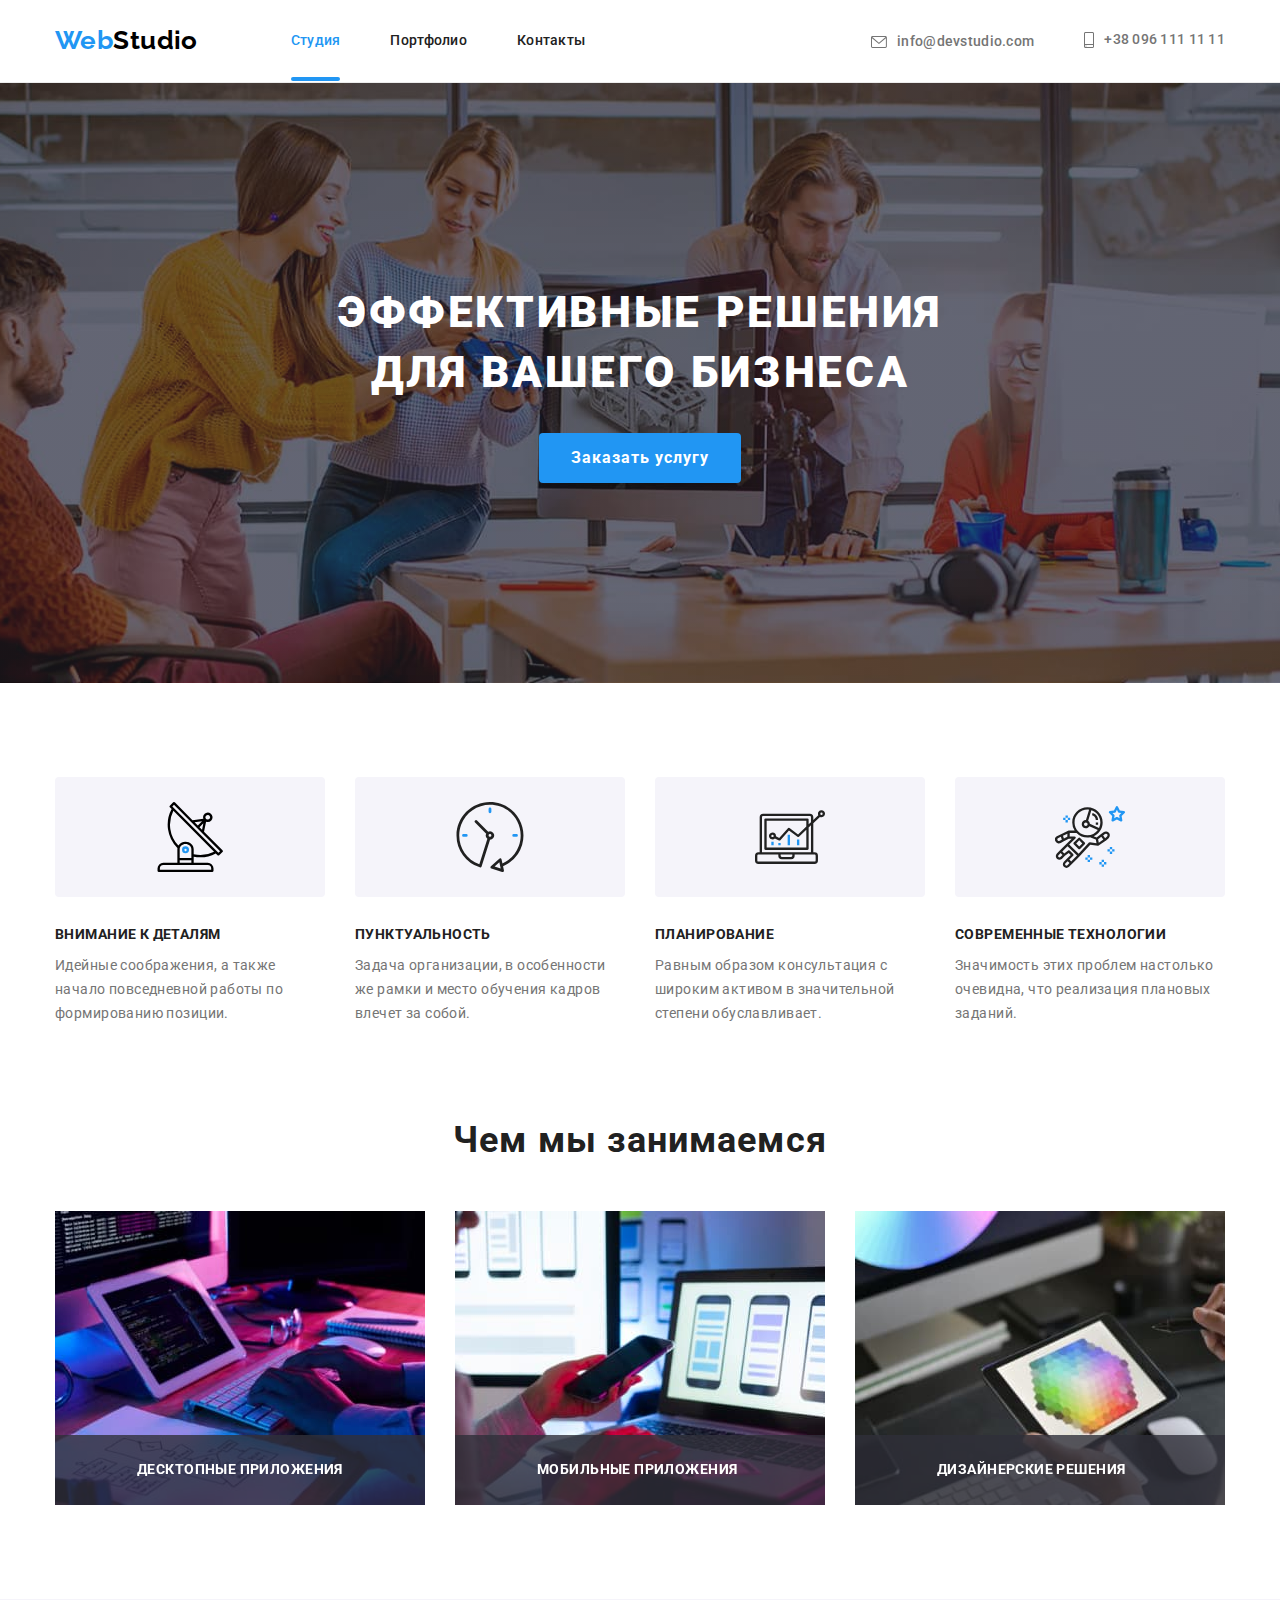
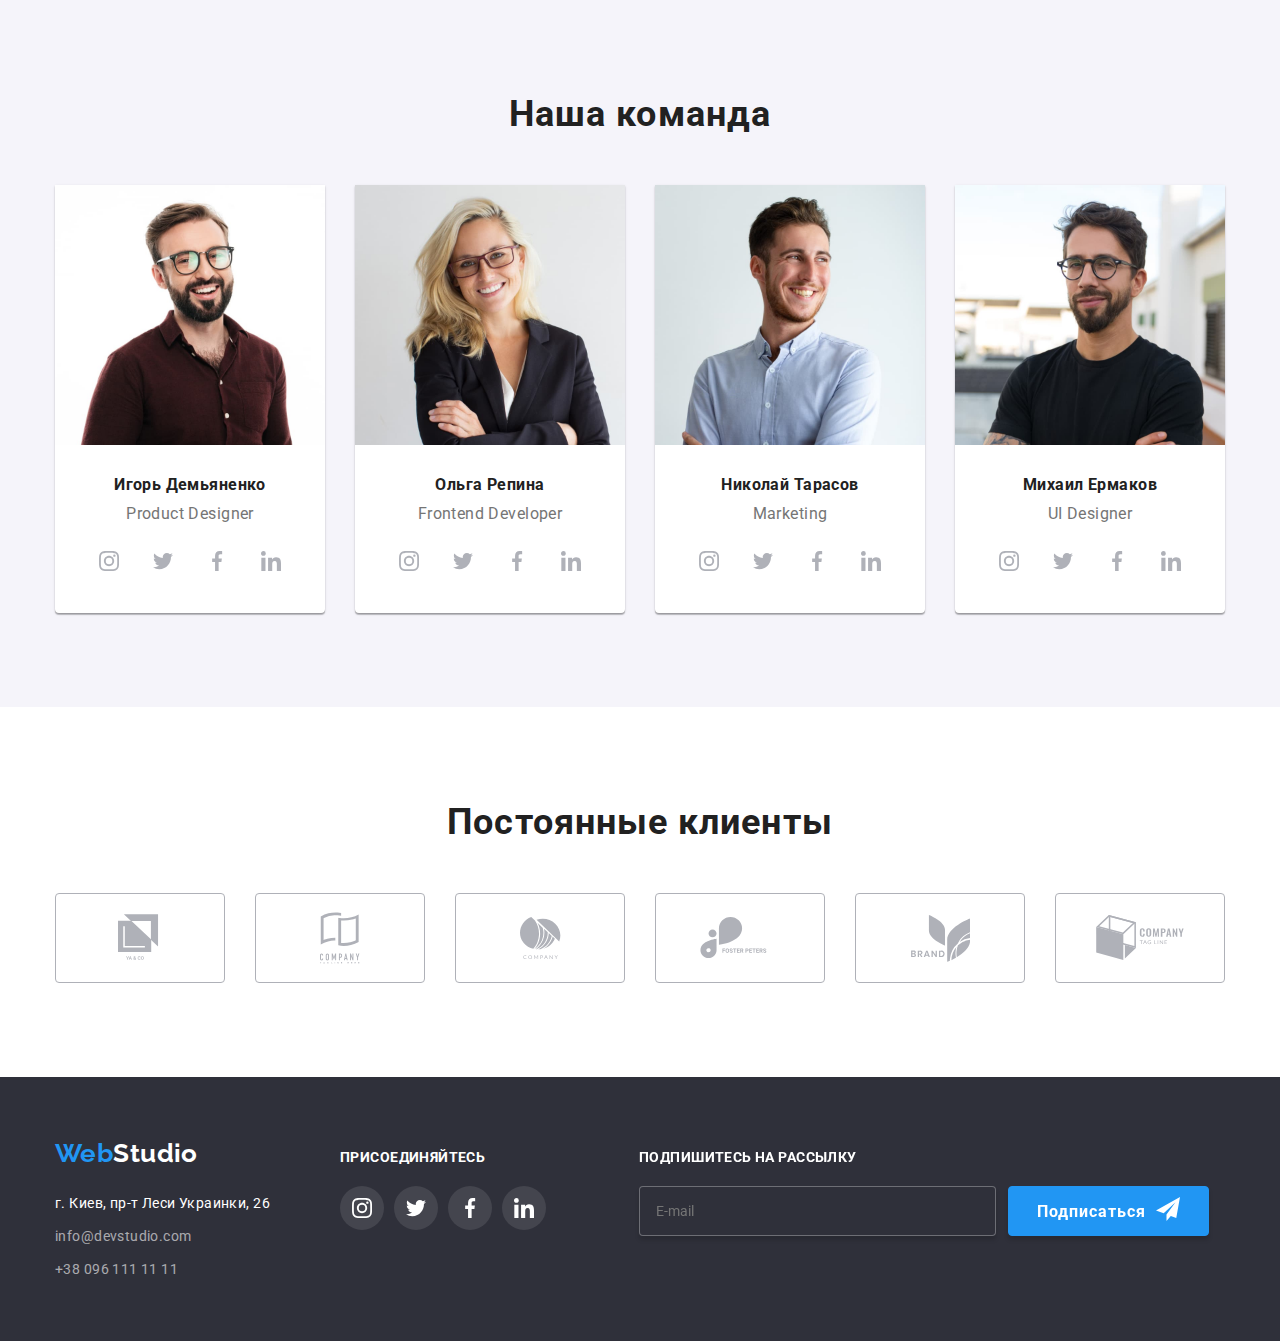
==== commit 73fff68a: "updated" ====
--- a/index.html
+++ b/index.html
@@ -77,7 +77,7 @@
                   type="text"
                   class="form-input"
                   name="name"
-                  maxlength="30"
+                  maxlength="40"
                   placeholder=" "
                 />
                 <svg class="form-icon" width="18" height="18">
@@ -116,20 +116,19 @@
                   placeholder="Введите текст"
                 ></textarea>
               </label>
-              <label class="agreement">
-                <span class="agreement-text"
-                  >Соглашаюсь с рассылкой и принимаю</span
-                >
-                <a class="terms" href="#">Условия договора</a>
+              <div class="agreement">
                 <input
+                  id="checkbox"
                   class="checkbox"
                   type="checkbox"
                   name="contract-conditions"
                 />
-                <svg class="checkbox-icon" width="16" height="15">
-                  <use href="./images/sprite.svg#icon-checkbox"></use>
-                </svg>
-              </label>
+                <label class="agreement-text" for="checkbox">
+                  Соглашаюсь с рассылкой и принимаю
+                  <a class="terms" href="#">Условия договора</a>
+                </label>
+              </div>
+
               <button class="link submit" type="submit">Отправить</button>
             </form>
           </div>
@@ -505,22 +504,22 @@
         </div>
         <div class="subscription">
           <p>подпишитесь на рассылку</p>
-          <div class="subscription-wrap">
-            <label class="subscription-field">
-              <input
-                type="email"
-                class="subscription-input"
-                name="email"
-                placeholder="E-mail"
-              />
-            </label>
+          <form class="subscription-form" autocomplete="off">
+            <input
+              type="email"
+              class="subscription-input"
+              name="email"
+              maxlength="45"
+              placeholder="E-mail"
+            />
+
             <button class="subscription-submit" type="submit">
               Подписаться
               <svg class="icon-send" width="24" height="24">
                 <use href="./images/sprite.svg#icon-send"></use>
               </svg>
             </button>
-          </div>
+          </form>
         </div>
       </div>
     </footer>
--- a/css/styles.css
+++ b/css/styles.css
@@ -297,6 +297,9 @@
   border: 1px solid rgba(0, 0, 0, 0.1);
   color: var(--basic-black);
   background-color: var(--basic-white);
+
+  fill: var(--basic-black);
+  transition: fill 250ms cubic-bezier(0.4, 0, 0.2, 1);
 }
 
 .button-close:hover .close-icon,
@@ -348,11 +351,14 @@
 
   text-align: left;
 }
+
 .form-input {
   height: 40px;
   padding-left: 40px;
   border-radius: 4px;
   border: 1px solid var(--input-border);
+
+  transition: border 250ms cubic-bezier(0.4, 0, 0.2, 1);
 }
 
 .form-icon {
@@ -361,6 +367,9 @@
   bottom: 11px;
   left: 12px;
   margin-right: 12px;
+  fill: var(--basic-black);
+
+  transition: fill 250ms cubic-bezier(0.4, 0, 0.2, 1);
 }
 
 .form-input.comment {
@@ -376,8 +385,7 @@
   display: block;
   margin-bottom: 30px;
 
-  padding-left: 12px;
-  padding-right: 12px;
+  padding-left: 28px;
 }
 
 .checkbox {
@@ -392,6 +400,31 @@
   display: inline-block;
 }
 
+.agreement-text::after {
+  position: absolute;
+  content: "";
+  display: inline-block;
+
+  left: 12px;
+  top: 4px;
+
+  width: 16px;
+  height: 15px;
+
+  border: 2px solid var(--title-color);
+  border-radius: 2px;
+  transition: all 250ms cubic-bezier(0.4, 0, 0.2, 1);
+}
+
+.checkbox:checked ~ .agreement-text::after {
+  border: 2px solid var(--accent-color);
+  background-color: var(--accent-color);
+  background-image: url(../images/icon-checkbox.svg);
+
+  background-size: contain;
+  background-origin: border-box;
+}
+
 .terms {
   color: var(--accent-color);
 }
@@ -405,6 +438,10 @@
 
 .form-input:focus ~ .form-icon {
   fill: var(--accent-color);
+}
+
+.form-input:focus {
+  border: 1px solid var(--accent-color);
 }
 
 .link.submit:hover,
@@ -414,20 +451,19 @@
 
 .checkbox-icon {
   position: absolute;
-  left: 0;
+  left: 12px;
   top: 4px;
   background-color: var(--basic-white);
   border-radius: 2px;
   border: 2px solid var(--title-color);
+
+  transition: background-color 250ms cubic-bezier(0.4, 0, 0.2, 1),
+    border 250ms cubic-bezier(0.4, 0, 0.2, 1);
 }
 
 .agreement input:checked + .checkbox-icon {
   background-color: var(--accent-color);
   border: 2px solid var(--accent-color);
-}
-
-.hero .link:hover {
-  color: var(--basic-white);
 }
 
 /* Titles */
@@ -729,7 +765,7 @@
   margin-left: 93px;
 }
 
-.subscription-wrap {
+.subscription-form {
   display: flex;
   margin-top: 20px;
 }
@@ -746,9 +782,7 @@
   color: rgba(255, 255, 255, 0.6);
   background-color: var(--footer-hero-bgr);
 
-  padding-top: 15px;
-  padding-bottom: 15px;
-  padding-left: 16px;
+  padding: 15px 16px;
 }
 
 .subscription-submit {
